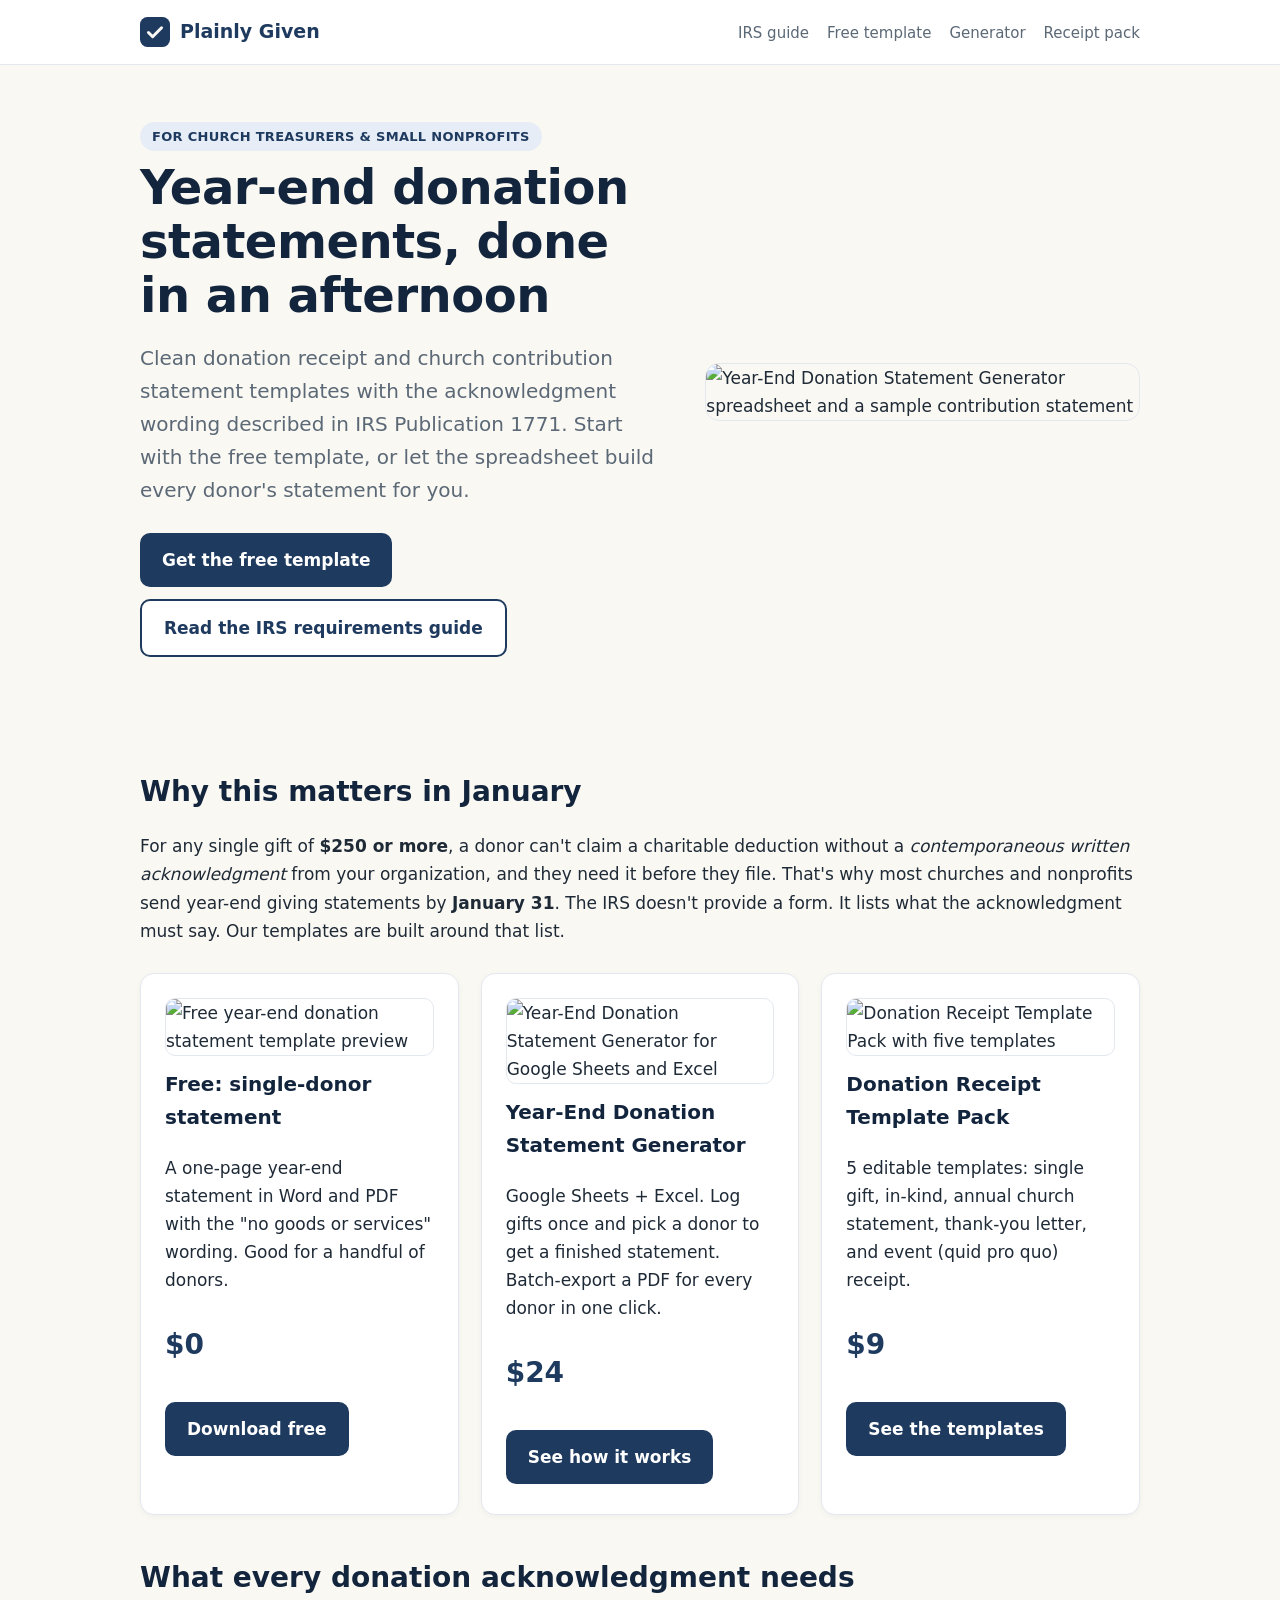
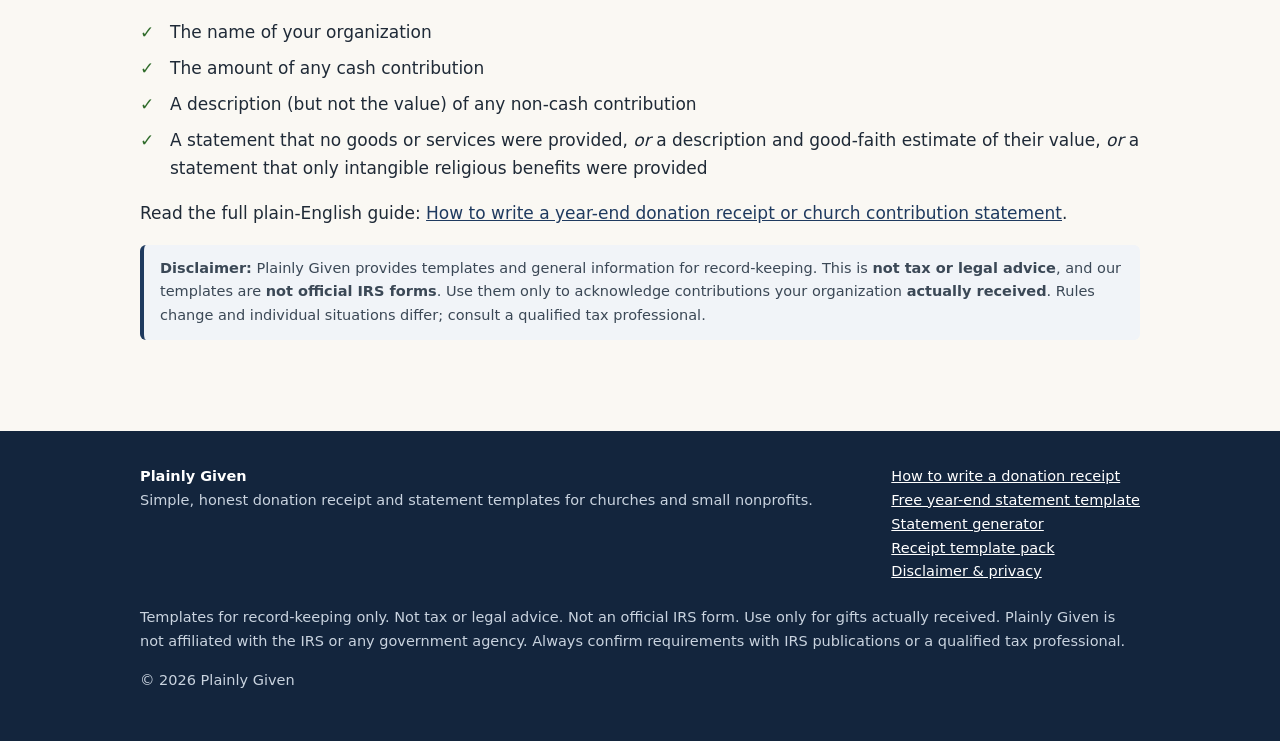
==== index.html @ 31049159 "Add site pages (2/5)" ====
<!doctype html>
<html lang="en"><head>
<meta charset="utf-8"><meta name="viewport" content="width=device-width,initial-scale=1">
<title>Donation Receipt & Church Contribution Statement Templates | Plainly Given</title>
<meta name="description" content="Free year-end donation statement template plus a Google Sheets generator for church contribution statements and 501(c)(3) donation receipts with IRS Pub. 1771 wording.">
<link rel="canonical" href="https://spartan3055.github.io/plainly-given/">
<meta name="robots" content="index,follow">
<meta property="og:type" content="website"><meta property="og:site_name" content="Plainly Given">
<meta property="og:title" content="Donation Receipt & Church Contribution Statement Templates | Plainly Given"><meta property="og:description" content="Free year-end donation statement template plus a Google Sheets generator for church contribution statements and 501(c)(3) donation receipts with IRS Pub. 1771 wording.">
<meta property="og:url" content="https://spartan3055.github.io/plainly-given/"><meta property="og:image" content="https://spartan3055.github.io/plainly-given/img/generator-cover.jpg">
<meta name="twitter:card" content="summary_large_image">
<link rel="icon" href="favicon.svg" type="image/svg+xml">
<link rel="stylesheet" href="style.css">
<script type="application/ld+json">{"@context": "https://schema.org", "@type": "Organization", "name": "Plainly Given", "url": "https://spartan3055.github.io/plainly-given/"}</script><script type="application/ld+json">{"@context": "https://schema.org", "@type": "WebSite", "name": "Plainly Given", "url": "https://spartan3055.github.io/plainly-given/"}</script>
</head><body>
<header class="site"><div class="wrap">
<a class="logo" href="./"><svg viewBox="0 0 32 32" aria-hidden="true"><rect width="32" height="32" rx="8" fill="#1f3a5f"/><path d="M9 16.5l4.5 4.5L23 11.5" stroke="#faf8f3" stroke-width="3.2" fill="none" stroke-linecap="round" stroke-linejoin="round"/></svg><span>Plainly Given</span></a>
<nav><a href="how-to-write-a-year-end-donation-receipt.html">IRS guide</a><a href="free-donation-statement-template.html">Free template</a><a href="donation-statement-generator.html">Generator</a><a href="donation-receipt-template-pack.html">Receipt pack</a></nav>
</div></header>

<main>
<section class="hero"><div class="wrap split">
<div><span class="kicker">For church treasurers &amp; small nonprofits</span>
<h1>Year-end donation statements, done in an afternoon</h1>
<p class="lead">Clean donation receipt and church contribution statement templates with the acknowledgment wording described in IRS Publication 1771. Start with the free template, or let the spreadsheet build every donor's statement for you.</p>
<a class="btn" href="free-donation-statement-template.html">Get the free template</a><a class="btn alt" href="how-to-write-a-year-end-donation-receipt.html">Read the IRS requirements guide</a>
</div>
<div><img src="img/generator-cover.jpg" width="800" height="600" alt="Year-End Donation Statement Generator spreadsheet and a sample contribution statement" style="width:100%;height:auto;border-radius:14px;border:1px solid #e3e8ef"></div>
</div></section>
<section><div class="wrap">
<h2>Why this matters in January</h2>
<p>For any single gift of <strong>$250 or more</strong>, a donor can't claim a charitable deduction without a <em>contemporaneous written acknowledgment</em> from your organization, and they need it before they file. That's why most churches and nonprofits send year-end giving statements by <strong>January 31</strong>. The IRS doesn't provide a form. It lists what the acknowledgment must say. Our templates are built around that list.</p>
<div class="grid">
<div class="card"><img src="img/free-template-cover.jpg" width="800" height="600" alt="Free year-end donation statement template preview" loading="lazy"><h3>Free: single-donor statement</h3><p>A one-page year-end statement in Word and PDF with the "no goods or services" wording. Good for a handful of donors.</p><p class="price">$0</p><a class="btn" href="free-donation-statement-template.html">Download free</a></div>
<div class="card"><img src="img/generator-cover.jpg" width="800" height="600" alt="Year-End Donation Statement Generator for Google Sheets and Excel" loading="lazy"><h3>Year-End Donation Statement Generator</h3><p>Google Sheets + Excel. Log gifts once and pick a donor to get a finished statement. Batch-export a PDF for every donor in one click.</p><p class="price">$24</p><a class="btn" href="donation-statement-generator.html">See how it works</a></div>
<div class="card"><img src="img/receipt-pack-cover.jpg" width="800" height="600" alt="Donation Receipt Template Pack with five templates" loading="lazy"><h3>Donation Receipt Template Pack</h3><p>5 editable templates: single gift, in-kind, annual church statement, thank-you letter, and event (quid pro quo) receipt.</p><p class="price">$9</p><a class="btn" href="donation-receipt-template-pack.html">See the templates</a></div>
</div>
<h2>What every donation acknowledgment needs</h2>
<ul class="checks"><li>The name of your organization</li><li>The amount of any cash contribution</li><li>A description (but not the value) of any non-cash contribution</li><li>A statement that no goods or services were provided, <em>or</em> a description and good-faith estimate of their value, <em>or</em> a statement that only intangible religious benefits were provided</li></ul>
<p>Read the full plain-English guide: <a href="how-to-write-a-year-end-donation-receipt.html">How to write a year-end donation receipt or church contribution statement</a>.</p>
<p class="disc"><strong>Disclaimer:</strong> Plainly Given provides templates and general information for record-keeping. This is <strong>not tax or legal advice</strong>, and our templates are <strong>not official IRS forms</strong>. Use them only to acknowledge contributions your organization <strong>actually received</strong>. Rules change and individual situations differ; consult a qualified tax professional.</p>
</div></section></main>
<footer class="site"><div class="wrap">
<div class="cols">
<div><strong style="color:#fff">Plainly Given</strong><br>Simple, honest donation receipt and statement templates for churches and small nonprofits.</div>
<div><a href="how-to-write-a-year-end-donation-receipt.html">How to write a donation receipt</a><br><a href="free-donation-statement-template.html">Free year-end statement template</a><br><a href="donation-statement-generator.html">Statement generator</a><br><a href="donation-receipt-template-pack.html">Receipt template pack</a><br><a href="disclaimer.html">Disclaimer &amp; privacy</a></div>
</div>
<p style="margin-top:22px">Templates for record-keeping only. Not tax or legal advice. Not an official IRS form. Use only for gifts actually received. Plainly Given is not affiliated with the IRS or any government agency. Always confirm requirements with IRS publications or a qualified tax professional.</p>
<p>© 2026 Plainly Given</p>
</div></footer>
</body></html>
---- style.css ----
:root{--navy:#1f3a5f;--ink:#1f2a37;--muted:#5b6876;--bg:#faf8f3;--card:#fff;--line:#e3e8ef;--gold:#c8902e;--green:#2f6b2a}
*{box-sizing:border-box}html{-webkit-text-size-adjust:100%}
body{margin:0;font:17px/1.65 system-ui,-apple-system,"Segoe UI",Roboto,Inter,Arial,sans-serif;color:var(--ink);background:var(--bg)}
a{color:var(--navy)}a:hover{color:#0f2440}
.wrap{max-width:1040px;margin:0 auto;padding:0 20px}.narrow{max-width:760px}
header.site{background:#fff;border-bottom:1px solid var(--line)}
header.site .wrap{display:flex;align-items:center;justify-content:space-between;gap:16px;min-height:64px;flex-wrap:wrap}
.logo{display:flex;align-items:center;gap:10px;font-weight:800;color:var(--navy);text-decoration:none;font-size:19px}
.logo svg{width:30px;height:30px}
nav a{margin-left:18px;text-decoration:none;font-size:15px;color:var(--muted)}nav a:hover{color:var(--navy)}
.hero{padding:56px 0 40px}.hero h1{font-size:clamp(30px,5vw,48px);line-height:1.12;margin:.2em 0 .4em;color:#13253d;letter-spacing:-.5px}
.lead{font-size:20px;color:var(--muted);max-width:680px}
.kicker{display:inline-block;background:#e6edf6;color:var(--navy);font-weight:700;font-size:13px;padding:4px 12px;border-radius:999px;letter-spacing:.3px;text-transform:uppercase}
.btn{display:inline-block;background:var(--navy);color:#fff!important;text-decoration:none;font-weight:700;padding:13px 22px;border-radius:10px;margin:6px 10px 6px 0}
.btn:hover{background:#0f2440}.btn.alt{background:#fff;color:var(--navy)!important;border:2px solid var(--navy)}.btn.gold{background:var(--gold)}
.grid{display:grid;grid-template-columns:repeat(auto-fit,minmax(280px,1fr));gap:22px;margin:28px 0}
.card{background:var(--card);border:1px solid var(--line);border-radius:14px;padding:24px;box-shadow:0 2px 6px rgba(19,37,61,.04)}
.card h2,.card h3{margin-top:0;color:#13253d}.price{font-size:28px;font-weight:800;color:var(--navy)}
.card img{width:100%;height:auto;border-radius:10px;border:1px solid var(--line);margin-bottom:12px}
section{padding:26px 0}h2{font-size:28px;line-height:1.25;color:#13253d;margin-top:1.6em}h3{font-size:20px;color:#13253d}
.checks{list-style:none;padding:0}.checks li{padding-left:30px;position:relative;margin:8px 0}
.checks li:before{content:"✓";position:absolute;left:0;color:var(--green);font-weight:800}
.note{background:#fff8e6;border:1px solid #f0d9a6;border-radius:12px;padding:14px 18px;font-size:15px}
.disc{background:#f1f4f8;border-left:4px solid var(--navy);padding:12px 16px;font-size:14.5px;color:#3b4856;border-radius:6px}
blockquote{margin:14px 0;padding:12px 18px;background:#fff;border-left:4px solid var(--gold);border-radius:6px;font-style:italic}
table{border-collapse:collapse;width:100%;background:#fff;font-size:15.5px;margin:12px 0}
th,td{border:1px solid var(--line);padding:9px 11px;text-align:left;vertical-align:top}th{background:#eef2f7}
.toc{background:#fff;border:1px solid var(--line);border-radius:12px;padding:14px 22px;font-size:15.5px}.toc ol{margin:6px 0;padding-left:20px}
details{background:#fff;border:1px solid var(--line);border-radius:10px;padding:12px 16px;margin:10px 0}summary{font-weight:700;cursor:pointer}
footer.site{margin-top:50px;background:#13253d;color:#c9d3df;font-size:14.5px;padding:34px 0}footer.site a{color:#fff}
footer.site .cols{display:flex;flex-wrap:wrap;gap:30px;justify-content:space-between}
.small{font-size:14px;color:var(--muted)}.center{text-align:center}
.split{display:grid;grid-template-columns:1.1fr .9fr;gap:34px;align-items:center}@media(max-width:820px){.split{grid-template-columns:1fr}nav a{margin-left:12px}}
@media(max-width:600px){nav{width:100%;display:flex;gap:14px;flex-wrap:wrap;padding-bottom:10px}nav a{margin:0;font-size:14px}}
.breadcrumbs{font-size:14px;color:var(--muted);margin-top:18px}.breadcrumbs a{color:var(--muted)}
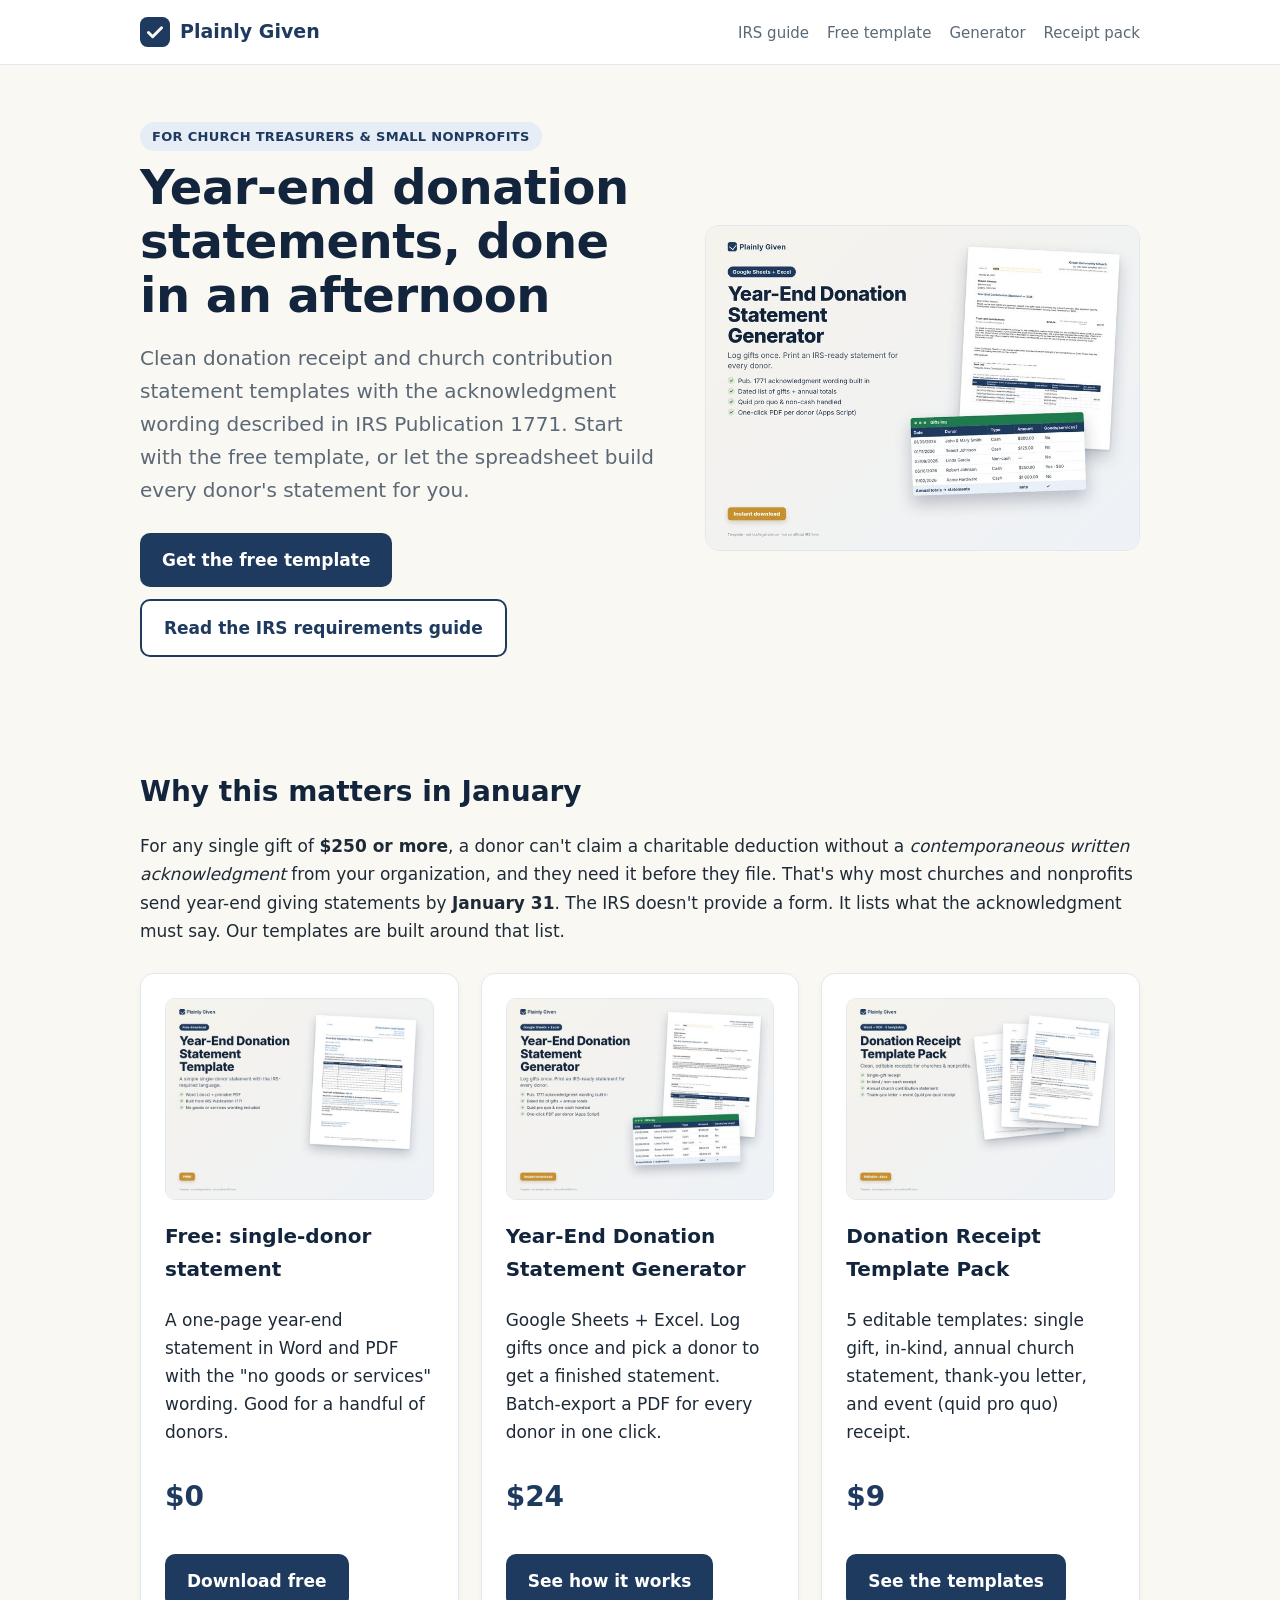
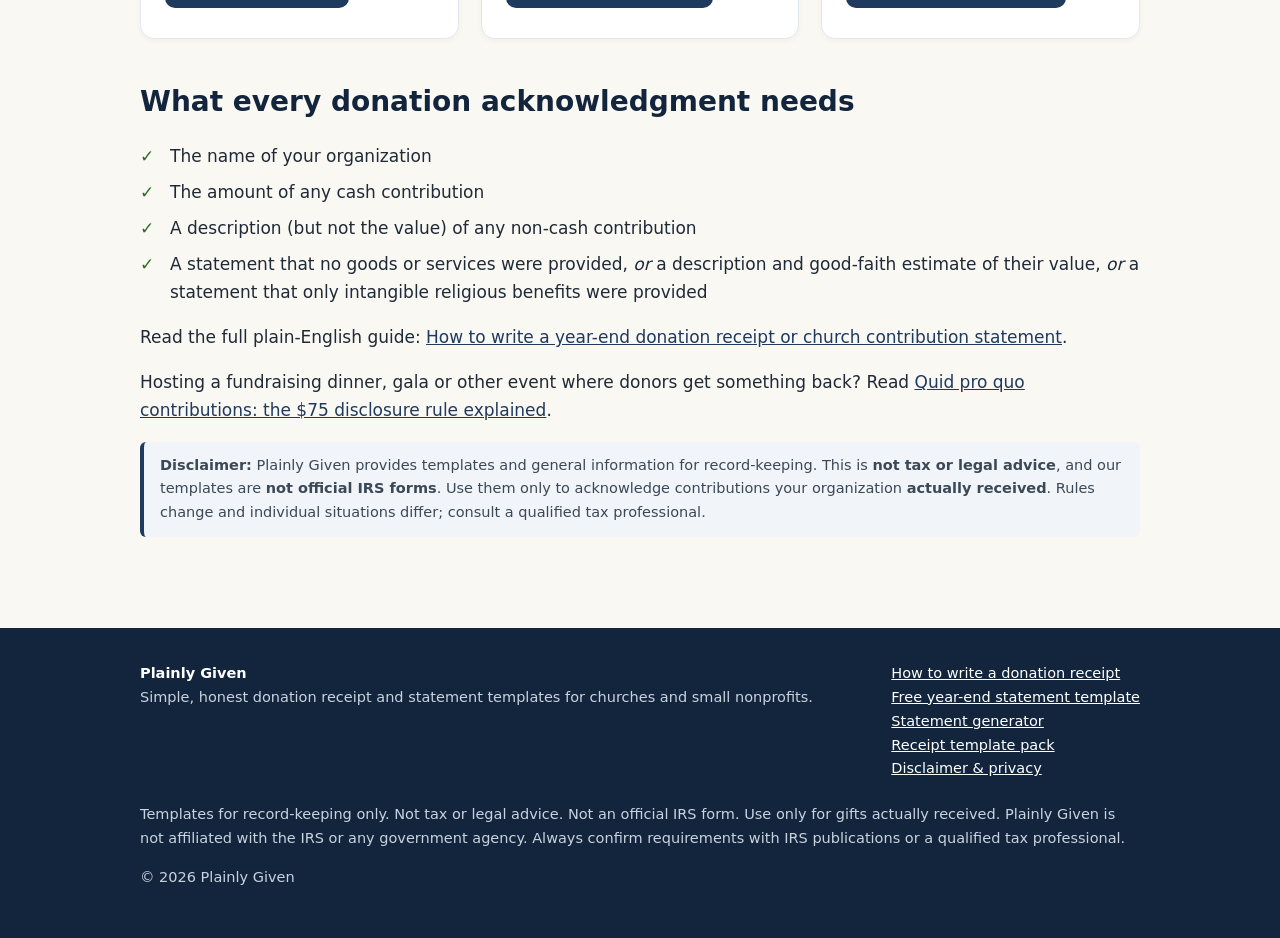
==== commit 6c3d42f3: "Add quid pro quo $75 disclosure guide; link from home and receipt guide; update sitemap" ====
--- a/index.html
+++ b/index.html
@@ -38,6 +38,7 @@
 <h2>What every donation acknowledgment needs</h2>
 <ul class="checks"><li>The name of your organization</li><li>The amount of any cash contribution</li><li>A description (but not the value) of any non-cash contribution</li><li>A statement that no goods or services were provided, <em>or</em> a description and good-faith estimate of their value, <em>or</em> a statement that only intangible religious benefits were provided</li></ul>
 <p>Read the full plain-English guide: <a href="how-to-write-a-year-end-donation-receipt.html">How to write a year-end donation receipt or church contribution statement</a>.</p>
+<p>Hosting a fundraising dinner, gala or other event where donors get something back? Read <a href="quid-pro-quo-contribution-disclosure.html">Quid pro quo contributions: the $75 disclosure rule explained</a>.</p>
 <p class="disc"><strong>Disclaimer:</strong> Plainly Given provides templates and general information for record-keeping. This is <strong>not tax or legal advice</strong>, and our templates are <strong>not official IRS forms</strong>. Use them only to acknowledge contributions your organization <strong>actually received</strong>. Rules change and individual situations differ; consult a qualified tax professional.</p>
 </div></section></main>
 <footer class="site"><div class="wrap">
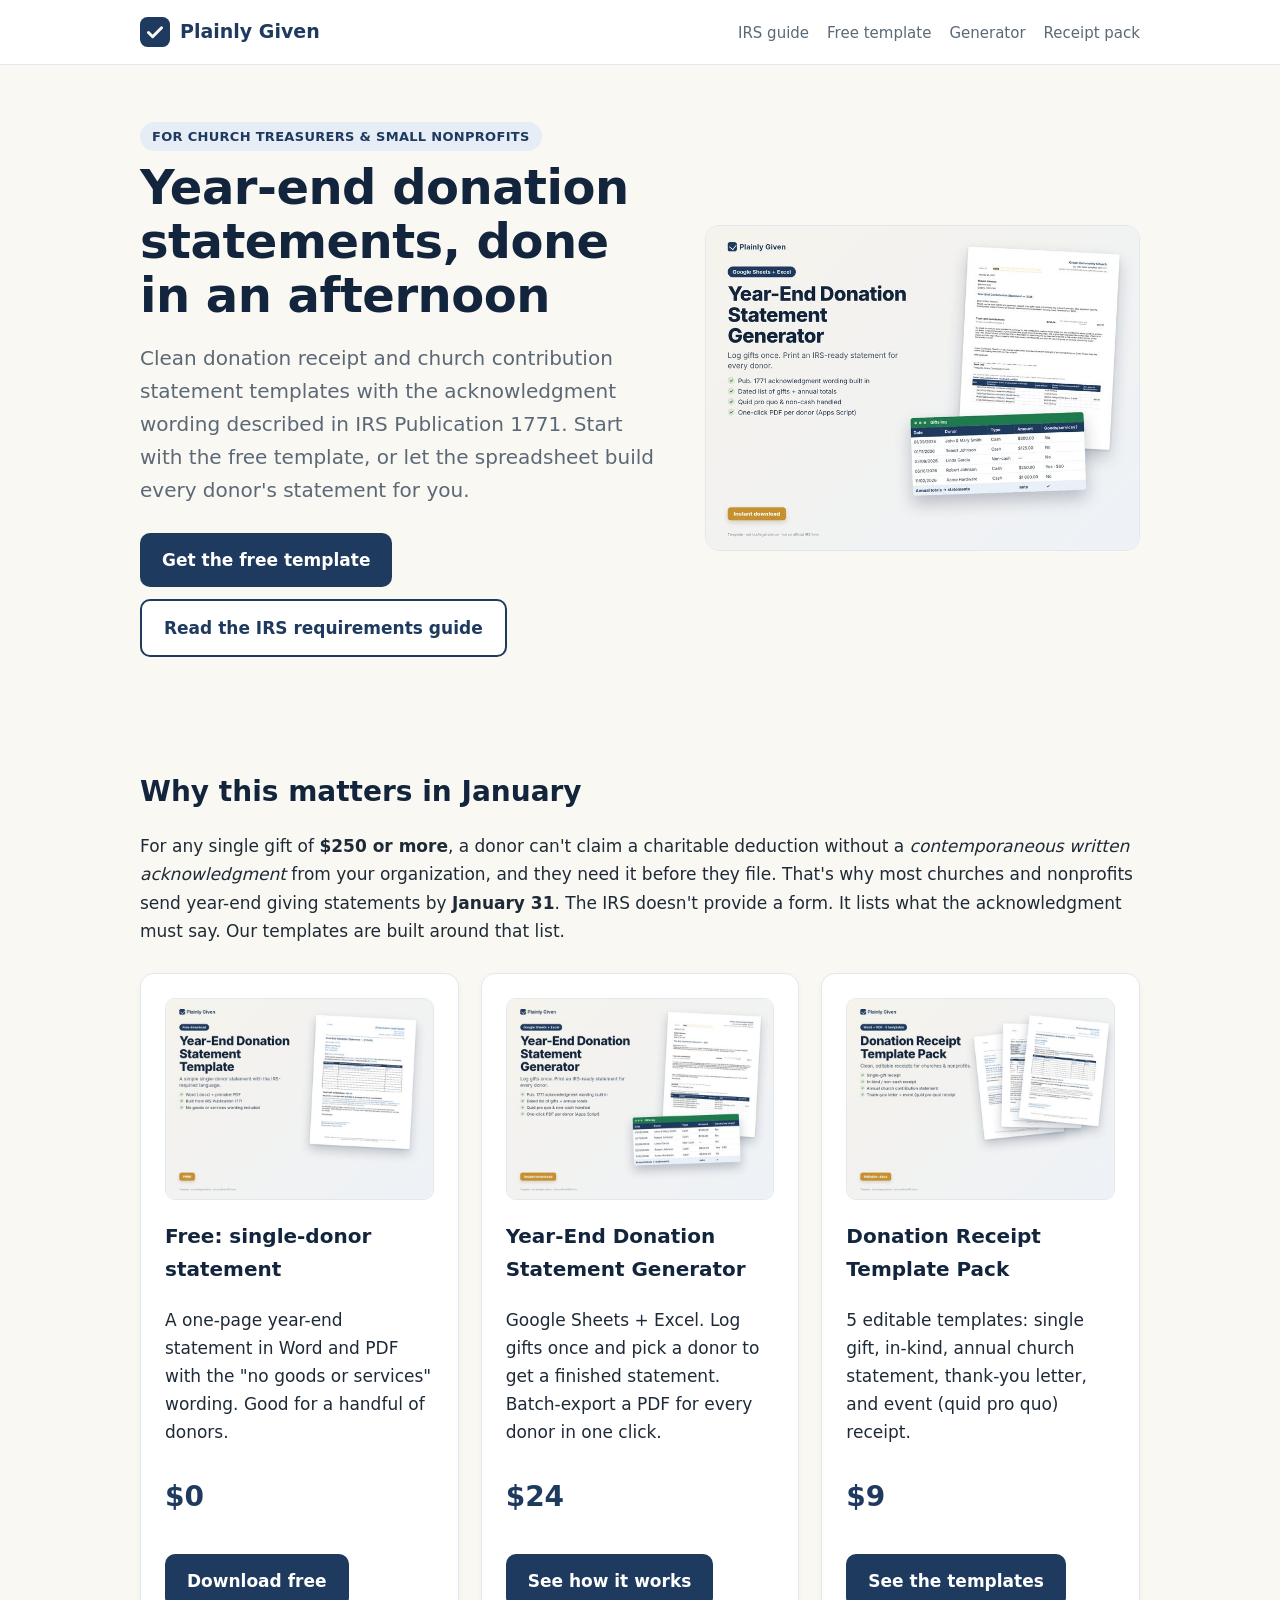
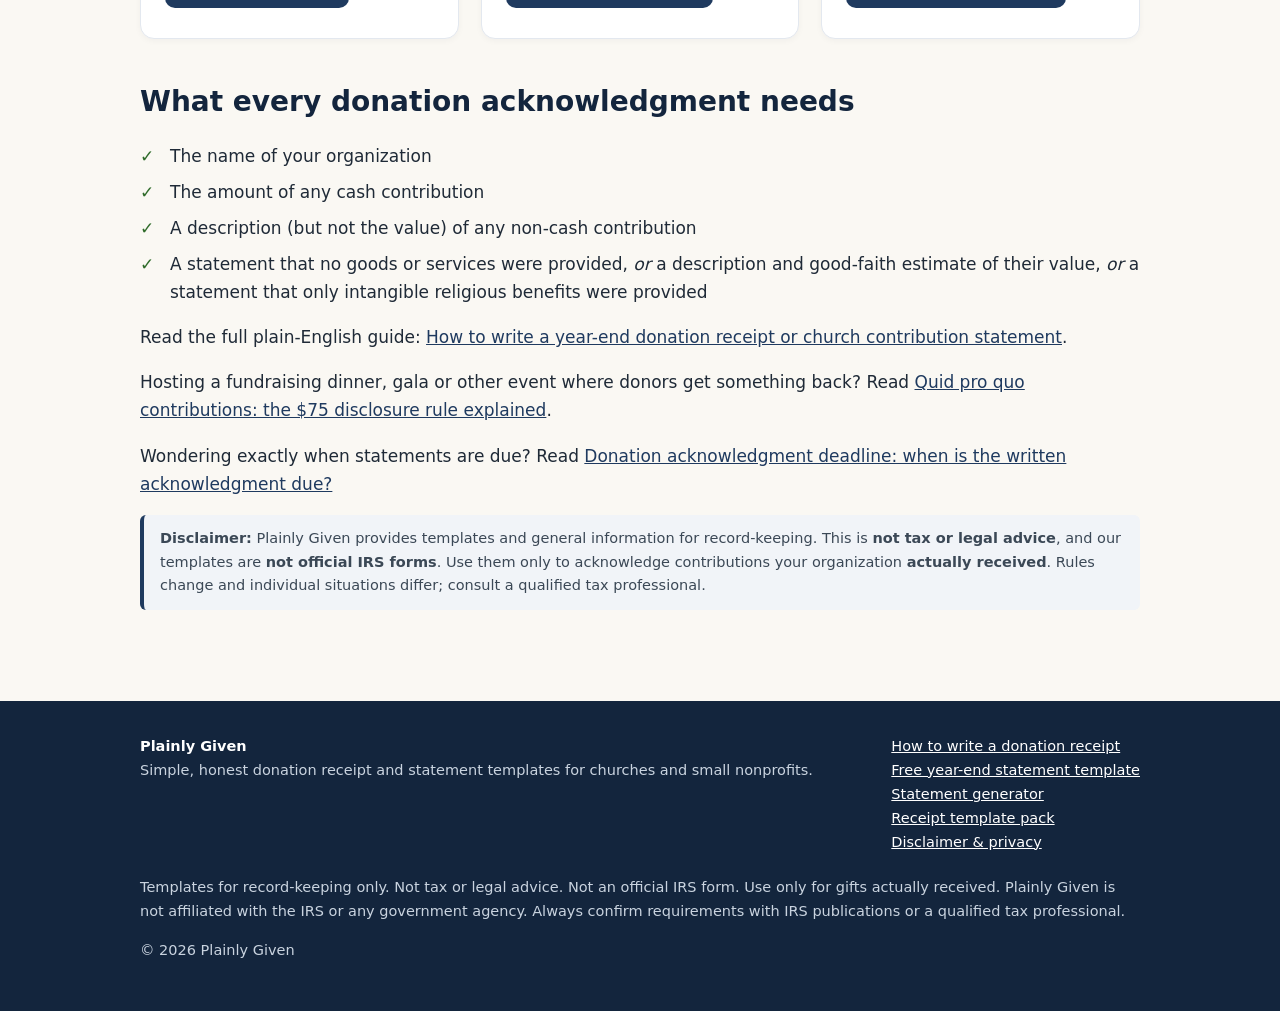
==== commit ee457d43: "Add donation acknowledgment deadline guide; link from home and receipt guide; update sitemap" ====
--- a/index.html
+++ b/index.html
@@ -39,6 +39,7 @@
 <ul class="checks"><li>The name of your organization</li><li>The amount of any cash contribution</li><li>A description (but not the value) of any non-cash contribution</li><li>A statement that no goods or services were provided, <em>or</em> a description and good-faith estimate of their value, <em>or</em> a statement that only intangible religious benefits were provided</li></ul>
 <p>Read the full plain-English guide: <a href="how-to-write-a-year-end-donation-receipt.html">How to write a year-end donation receipt or church contribution statement</a>.</p>
 <p>Hosting a fundraising dinner, gala or other event where donors get something back? Read <a href="quid-pro-quo-contribution-disclosure.html">Quid pro quo contributions: the $75 disclosure rule explained</a>.</p>
+<p>Wondering exactly when statements are due? Read <a href="donation-acknowledgment-deadline.html">Donation acknowledgment deadline: when is the written acknowledgment due?</a></p>
 <p class="disc"><strong>Disclaimer:</strong> Plainly Given provides templates and general information for record-keeping. This is <strong>not tax or legal advice</strong>, and our templates are <strong>not official IRS forms</strong>. Use them only to acknowledge contributions your organization <strong>actually received</strong>. Rules change and individual situations differ; consult a qualified tax professional.</p>
 </div></section></main>
 <footer class="site"><div class="wrap">
